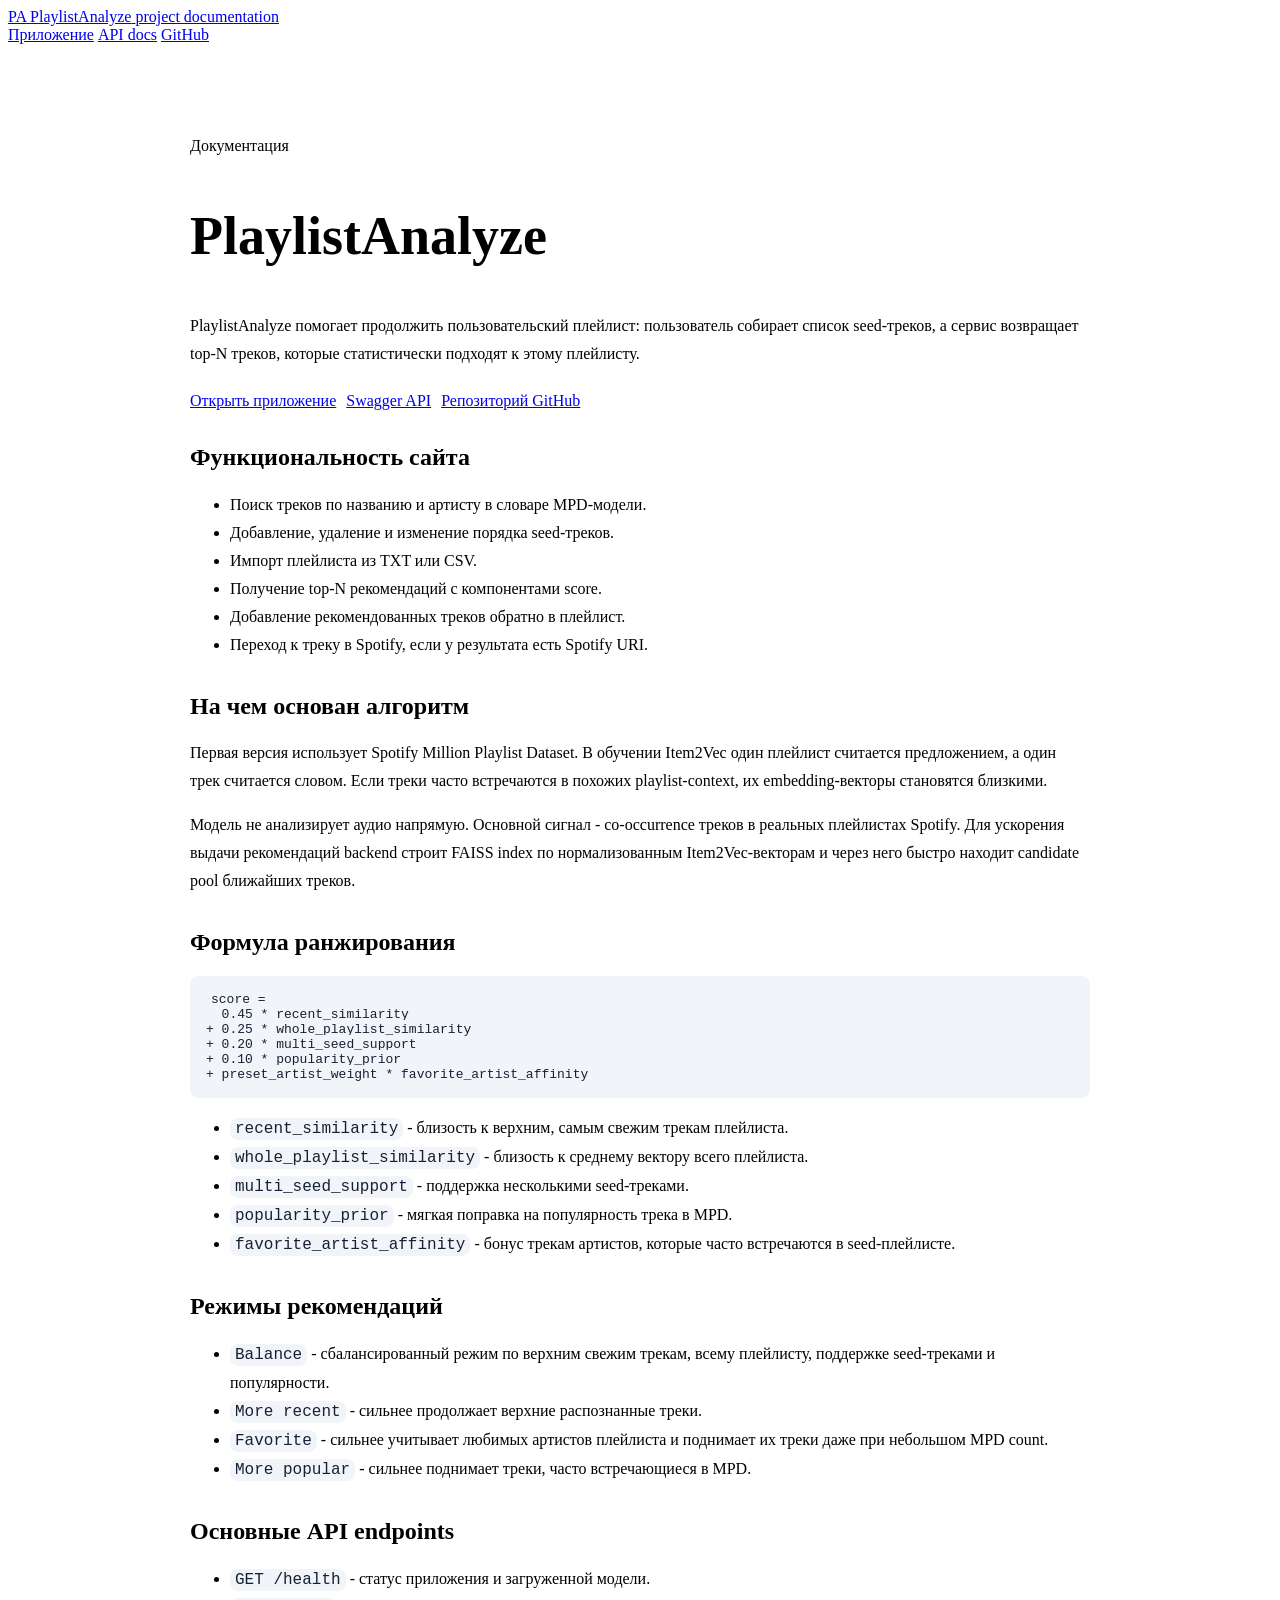
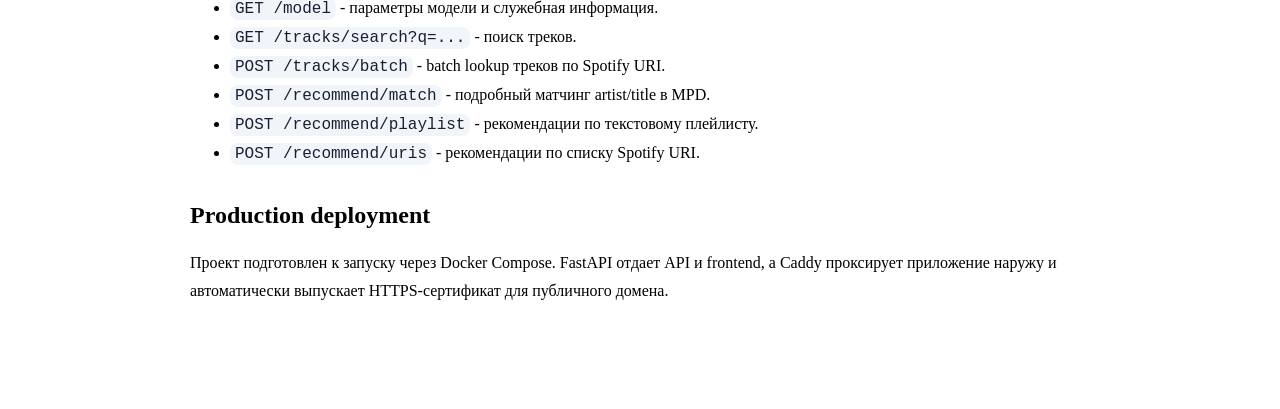
==== frontend/static/documentation.html @ fd86daa5 "Initial PlaylistAnalyze project" ====
<!doctype html>
<html lang="ru">
  <head>
    <meta charset="utf-8" />
    <meta name="viewport" content="width=device-width, initial-scale=1" />
    <title>Документация PlaylistAnalyze</title>
    <meta
      name="description"
      content="Описание функционала PlaylistAnalyze, алгоритма рекомендаций на Spotify MPD и API проекта."
    />
    <meta name="robots" content="index,follow" />
    <link rel="canonical" href="%PUBLIC_BASE_URL%/documentation" />
    <link rel="stylesheet" href="/static/styles.css" />
    <style>
      .doc-layout {
        max-width: 980px;
        margin: 0 auto;
        padding: 32px clamp(16px, 4vw, 40px) 56px;
      }

      .doc-article {
        border: 1px solid var(--line);
        border-radius: 8px;
        background: #ffffff;
        box-shadow: var(--shadow);
        padding: clamp(20px, 4vw, 40px);
      }

      .doc-article h1 {
        font-size: clamp(32px, 6vw, 54px);
      }

      .doc-article h2 {
        margin-top: 34px;
        font-size: 24px;
      }

      .doc-article p,
      .doc-article li {
        color: var(--muted);
        font-size: 16px;
        line-height: 1.75;
      }

      .doc-article code,
      .doc-article pre {
        border-radius: 8px;
        background: #f1f5f9;
        color: #172033;
      }

      .doc-article code {
        padding: 2px 5px;
      }

      .doc-article pre {
        overflow-x: auto;
        padding: 16px;
      }

      .doc-actions {
        display: flex;
        flex-wrap: wrap;
        gap: 10px;
        margin-top: 24px;
      }
    </style>
  </head>
  <body>
    <header class="topbar">
      <a class="brand" href="/" aria-label="PlaylistAnalyze">
        <span class="brand-mark">PA</span>
        <span>
          <span class="brand-title">PlaylistAnalyze</span>
          <span class="brand-subtitle">project documentation</span>
        </span>
      </a>
      <nav class="topbar-actions" aria-label="Навигация документации">
        <a class="nav-link" href="/">Приложение</a>
        <a class="nav-link" href="/docs" target="_blank" rel="noreferrer">API docs</a>
        <a class="nav-link" href="%GITHUB_URL%" target="_blank" rel="noreferrer">GitHub</a>
      </nav>
    </header>

    <main class="doc-layout">
      <article class="doc-article">
        <p class="eyebrow">Документация</p>
        <h1>PlaylistAnalyze</h1>
        <p>
          PlaylistAnalyze помогает продолжить пользовательский плейлист: пользователь собирает список seed-треков,
          а сервис возвращает top-N треков, которые статистически подходят к этому плейлисту.
        </p>

        <div class="doc-actions">
          <a class="small-button add" href="/">Открыть приложение</a>
          <a class="small-button" href="/docs" target="_blank" rel="noreferrer">Swagger API</a>
          <a class="small-button" href="%GITHUB_URL%" target="_blank" rel="noreferrer">Репозиторий GitHub</a>
        </div>

        <h2>Функциональность сайта</h2>
        <ul>
          <li>Поиск треков по названию и артисту в словаре MPD-модели.</li>
          <li>Добавление, удаление и изменение порядка seed-треков.</li>
          <li>Импорт плейлиста из TXT или CSV.</li>
          <li>Получение top-N рекомендаций с компонентами score.</li>
          <li>Добавление рекомендованных треков обратно в плейлист.</li>
          <li>Переход к треку в Spotify, если у результата есть Spotify URI.</li>
        </ul>

        <h2>На чем основан алгоритм</h2>
        <p>
          Первая версия использует Spotify Million Playlist Dataset. В обучении Item2Vec один плейлист
          считается предложением, а один трек считается словом. Если треки часто встречаются в похожих
          playlist-context, их embedding-векторы становятся близкими.
        </p>
        <p>
          Модель не анализирует аудио напрямую. Основной сигнал - co-occurrence треков в реальных плейлистах Spotify.
          Для ускорения выдачи рекомендаций backend строит FAISS index по нормализованным Item2Vec-векторам
          и через него быстро находит candidate pool ближайших треков.
        </p>

        <h2>Формула ранжирования</h2>
        <pre><code>score =
  0.45 * recent_similarity
+ 0.25 * whole_playlist_similarity
+ 0.20 * multi_seed_support
+ 0.10 * popularity_prior
+ preset_artist_weight * favorite_artist_affinity</code></pre>
        <ul>
          <li><code>recent_similarity</code> - близость к верхним, самым свежим трекам плейлиста.</li>
          <li><code>whole_playlist_similarity</code> - близость к среднему вектору всего плейлиста.</li>
          <li><code>multi_seed_support</code> - поддержка несколькими seed-треками.</li>
          <li><code>popularity_prior</code> - мягкая поправка на популярность трека в MPD.</li>
          <li><code>favorite_artist_affinity</code> - бонус трекам артистов, которые часто встречаются в seed-плейлисте.</li>
        </ul>

        <h2>Режимы рекомендаций</h2>
        <ul>
          <li><code>Balance</code> - сбалансированный режим по верхним свежим трекам, всему плейлисту, поддержке seed-треками и популярности.</li>
          <li><code>More recent</code> - сильнее продолжает верхние распознанные треки.</li>
          <li><code>Favorite</code> - сильнее учитывает любимых артистов плейлиста и поднимает их треки даже при небольшом MPD count.</li>
          <li><code>More popular</code> - сильнее поднимает треки, часто встречающиеся в MPD.</li>
        </ul>

        <h2>Основные API endpoints</h2>
        <ul>
          <li><code>GET /health</code> - статус приложения и загруженной модели.</li>
          <li><code>GET /model</code> - параметры модели и служебная информация.</li>
          <li><code>GET /tracks/search?q=...</code> - поиск треков.</li>
          <li><code>POST /tracks/batch</code> - batch lookup треков по Spotify URI.</li>
          <li><code>POST /recommend/match</code> - подробный матчинг artist/title в MPD.</li>
          <li><code>POST /recommend/playlist</code> - рекомендации по текстовому плейлисту.</li>
          <li><code>POST /recommend/uris</code> - рекомендации по списку Spotify URI.</li>
        </ul>

        <h2>Production deployment</h2>
        <p>
          Проект подготовлен к запуску через Docker Compose. FastAPI отдает API и frontend,
          а Caddy проксирует приложение наружу и автоматически выпускает HTTPS-сертификат для публичного домена.
        </p>
      </article>
    </main>
  </body>
</html>
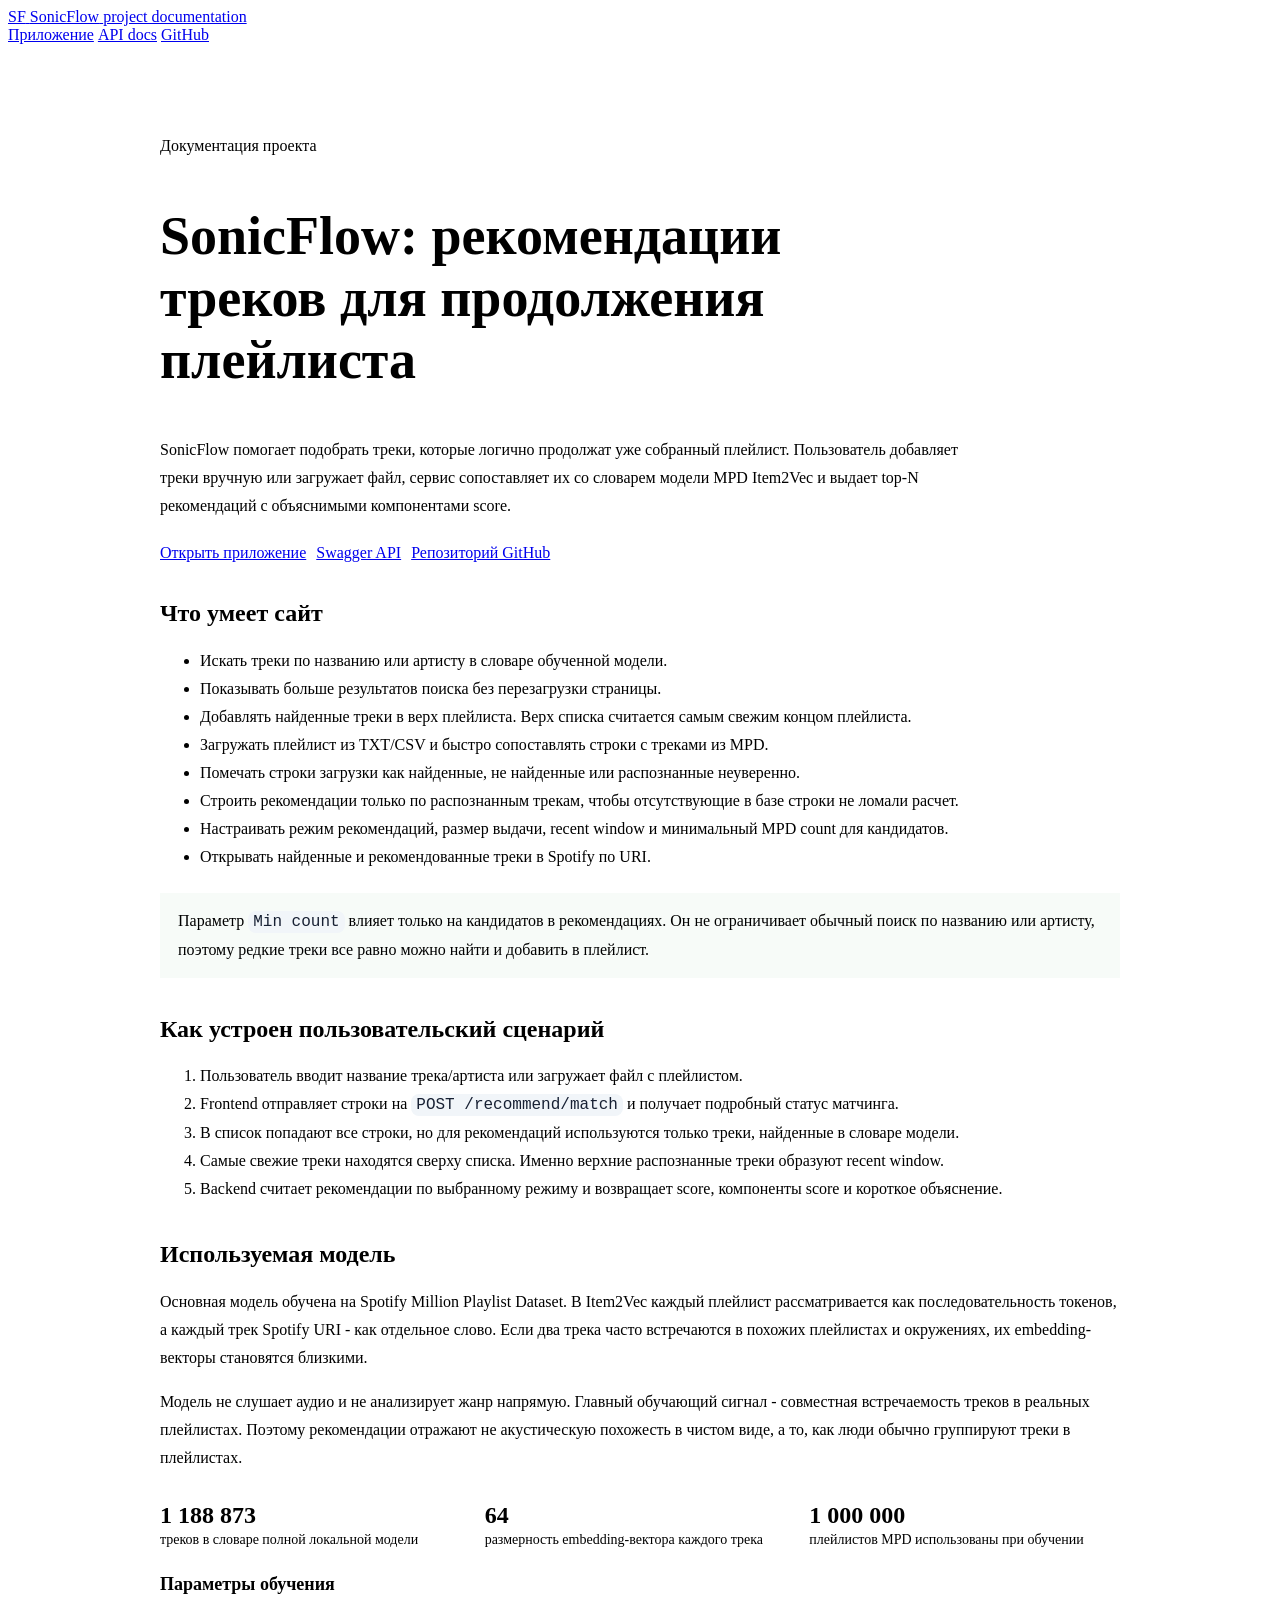
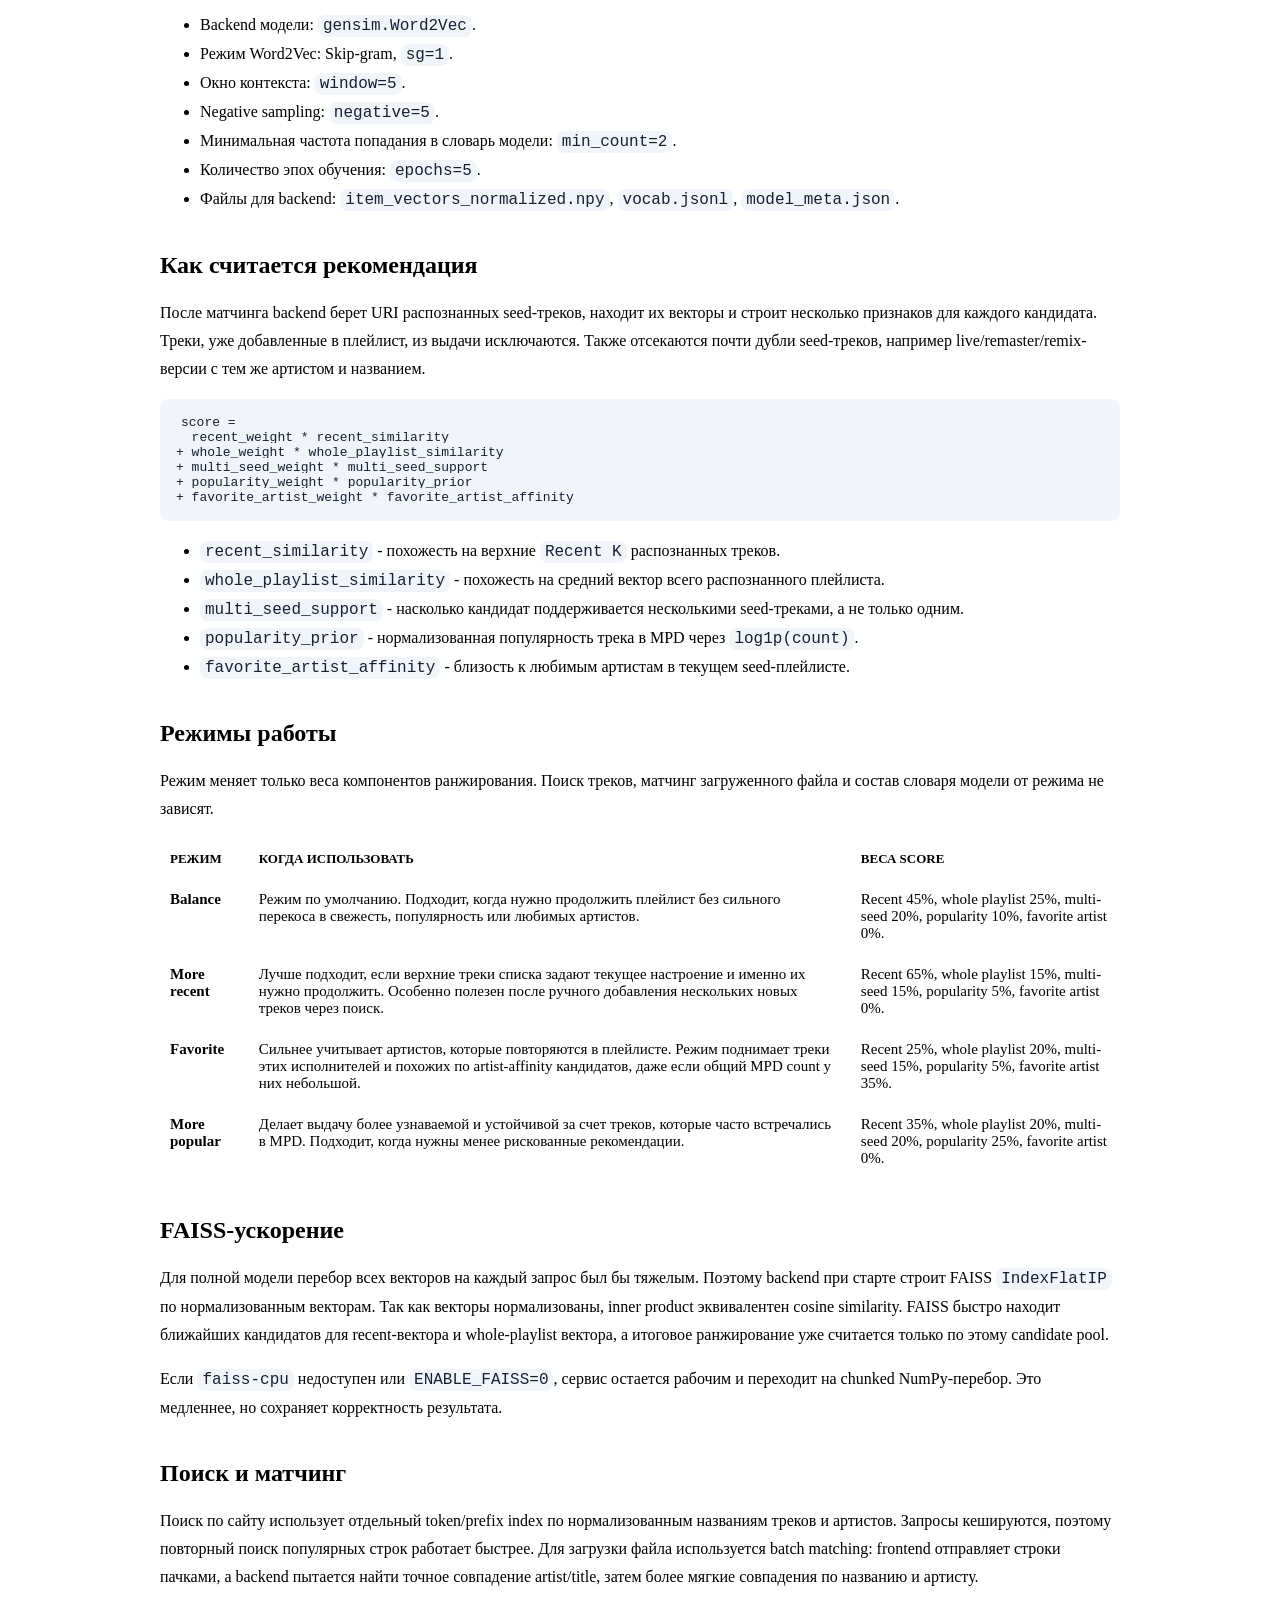
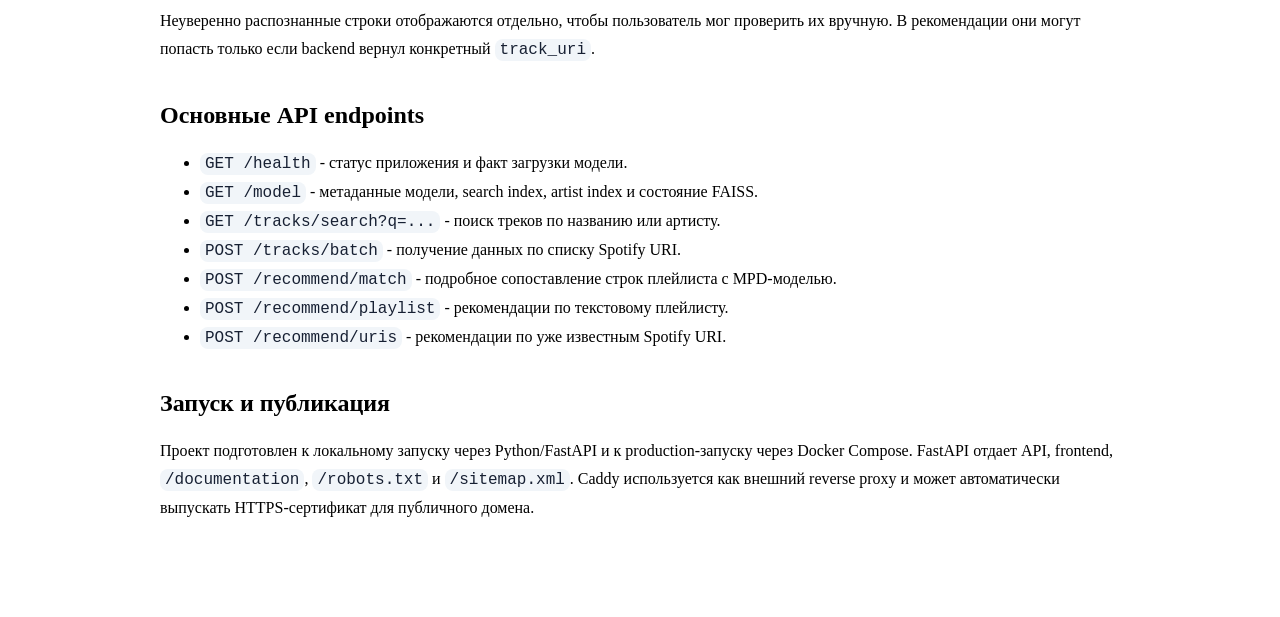
==== commit 132bfdb3: "Update project documentation page" ====
--- a/frontend/static/documentation.html
+++ b/frontend/static/documentation.html
@@ -3,17 +3,17 @@
   <head>
     <meta charset="utf-8" />
     <meta name="viewport" content="width=device-width, initial-scale=1" />
-    <title>Документация PlaylistAnalyze</title>
+    <title>Документация SonicFlow</title>
     <meta
       name="description"
-      content="Описание функционала PlaylistAnalyze, алгоритма рекомендаций на Spotify MPD и API проекта."
+      content="Актуальная документация SonicFlow: функции сайта, режимы рекомендаций, Item2Vec-модель на Spotify MPD, FAISS-ускорение и API проекта."
     />
     <meta name="robots" content="index,follow" />
     <link rel="canonical" href="%PUBLIC_BASE_URL%/documentation" />
     <link rel="stylesheet" href="/static/styles.css" />
     <style>
       .doc-layout {
-        max-width: 980px;
+        max-width: 1040px;
         margin: 0 auto;
         padding: 32px clamp(16px, 4vw, 40px) 56px;
       }
@@ -27,12 +27,18 @@
       }
 
       .doc-article h1 {
+        max-width: 780px;
         font-size: clamp(32px, 6vw, 54px);
       }
 
       .doc-article h2 {
-        margin-top: 34px;
+        margin-top: 38px;
         font-size: 24px;
+      }
+
+      .doc-article h3 {
+        margin: 24px 0 8px;
+        font-size: 18px;
       }
 
       .doc-article p,
@@ -42,6 +48,11 @@
         line-height: 1.75;
       }
 
+      .doc-lead {
+        max-width: 820px;
+        font-size: 18px;
+      }
+
       .doc-article code,
       .doc-article pre {
         border-radius: 8px;
@@ -64,14 +75,91 @@
         gap: 10px;
         margin-top: 24px;
       }
+
+      .doc-note {
+        border-left: 4px solid var(--green);
+        background: #f7fbf8;
+        margin: 22px 0;
+        padding: 14px 18px;
+      }
+
+      .doc-note p {
+        margin: 0;
+      }
+
+      .doc-table-wrap {
+        overflow-x: auto;
+        margin-top: 14px;
+      }
+
+      .doc-table {
+        width: 100%;
+        min-width: 760px;
+        border-collapse: collapse;
+        font-size: 15px;
+      }
+
+      .doc-table th,
+      .doc-table td {
+        border-bottom: 1px solid var(--line);
+        padding: 12px 10px;
+        text-align: left;
+        vertical-align: top;
+      }
+
+      .doc-table th {
+        color: var(--text);
+        font-size: 13px;
+        text-transform: uppercase;
+      }
+
+      .doc-table td {
+        color: var(--muted);
+      }
+
+      .doc-table strong {
+        color: var(--text);
+      }
+
+      .doc-kpi {
+        display: grid;
+        grid-template-columns: repeat(3, minmax(0, 1fr));
+        gap: 14px;
+        margin-top: 18px;
+      }
+
+      .doc-kpi-item {
+        border-top: 1px solid var(--line);
+        padding-top: 12px;
+      }
+
+      .doc-kpi-value {
+        display: block;
+        color: var(--text);
+        font-size: 24px;
+        font-weight: 900;
+      }
+
+      .doc-kpi-label {
+        display: block;
+        color: var(--muted);
+        font-size: 14px;
+        line-height: 1.5;
+      }
+
+      @media (max-width: 720px) {
+        .doc-kpi {
+          grid-template-columns: 1fr;
+        }
+      }
     </style>
   </head>
   <body>
     <header class="topbar">
-      <a class="brand" href="/" aria-label="PlaylistAnalyze">
-        <span class="brand-mark">PA</span>
+      <a class="brand" href="/" aria-label="SonicFlow">
+        <span class="brand-mark">SF</span>
         <span>
-          <span class="brand-title">PlaylistAnalyze</span>
+          <span class="brand-title">SonicFlow</span>
           <span class="brand-subtitle">project documentation</span>
         </span>
       </a>
@@ -84,11 +172,12 @@
 
     <main class="doc-layout">
       <article class="doc-article">
-        <p class="eyebrow">Документация</p>
-        <h1>PlaylistAnalyze</h1>
-        <p>
-          PlaylistAnalyze помогает продолжить пользовательский плейлист: пользователь собирает список seed-треков,
-          а сервис возвращает top-N треков, которые статистически подходят к этому плейлисту.
+        <p class="eyebrow">Документация проекта</p>
+        <h1>SonicFlow: рекомендации треков для продолжения плейлиста</h1>
+        <p class="doc-lead">
+          SonicFlow помогает подобрать треки, которые логично продолжат уже собранный плейлист.
+          Пользователь добавляет треки вручную или загружает файл, сервис сопоставляет их со словарем
+          модели MPD Item2Vec и выдает top-N рекомендаций с объяснимыми компонентами score.
         </p>
 
         <div class="doc-actions">
@@ -97,66 +186,192 @@
           <a class="small-button" href="%GITHUB_URL%" target="_blank" rel="noreferrer">Репозиторий GitHub</a>
         </div>
 
-        <h2>Функциональность сайта</h2>
+        <h2>Что умеет сайт</h2>
         <ul>
-          <li>Поиск треков по названию и артисту в словаре MPD-модели.</li>
-          <li>Добавление, удаление и изменение порядка seed-треков.</li>
-          <li>Импорт плейлиста из TXT или CSV.</li>
-          <li>Получение top-N рекомендаций с компонентами score.</li>
-          <li>Добавление рекомендованных треков обратно в плейлист.</li>
-          <li>Переход к треку в Spotify, если у результата есть Spotify URI.</li>
+          <li>Искать треки по названию или артисту в словаре обученной модели.</li>
+          <li>Показывать больше результатов поиска без перезагрузки страницы.</li>
+          <li>Добавлять найденные треки в верх плейлиста. Верх списка считается самым свежим концом плейлиста.</li>
+          <li>Загружать плейлист из TXT/CSV и быстро сопоставлять строки с треками из MPD.</li>
+          <li>Помечать строки загрузки как найденные, не найденные или распознанные неуверенно.</li>
+          <li>Строить рекомендации только по распознанным трекам, чтобы отсутствующие в базе строки не ломали расчет.</li>
+          <li>Настраивать режим рекомендаций, размер выдачи, recent window и минимальный MPD count для кандидатов.</li>
+          <li>Открывать найденные и рекомендованные треки в Spotify по URI.</li>
         </ul>
 
-        <h2>На чем основан алгоритм</h2>
-        <p>
-          Первая версия использует Spotify Million Playlist Dataset. В обучении Item2Vec один плейлист
-          считается предложением, а один трек считается словом. Если треки часто встречаются в похожих
-          playlist-context, их embedding-векторы становятся близкими.
-        </p>
-        <p>
-          Модель не анализирует аудио напрямую. Основной сигнал - co-occurrence треков в реальных плейлистах Spotify.
-          Для ускорения выдачи рекомендаций backend строит FAISS index по нормализованным Item2Vec-векторам
-          и через него быстро находит candidate pool ближайших треков.
-        </p>
-
-        <h2>Формула ранжирования</h2>
+        <div class="doc-note">
+          <p>
+            Параметр <code>Min count</code> влияет только на кандидатов в рекомендациях. Он не ограничивает обычный
+            поиск по названию или артисту, поэтому редкие треки все равно можно найти и добавить в плейлист.
+          </p>
+        </div>
+
+        <h2>Как устроен пользовательский сценарий</h2>
+        <ol>
+          <li>Пользователь вводит название трека/артиста или загружает файл с плейлистом.</li>
+          <li>Frontend отправляет строки на <code>POST /recommend/match</code> и получает подробный статус матчинга.</li>
+          <li>В список попадают все строки, но для рекомендаций используются только треки, найденные в словаре модели.</li>
+          <li>Самые свежие треки находятся сверху списка. Именно верхние распознанные треки образуют recent window.</li>
+          <li>Backend считает рекомендации по выбранному режиму и возвращает score, компоненты score и короткое объяснение.</li>
+        </ol>
+
+        <h2>Используемая модель</h2>
+        <p>
+          Основная модель обучена на Spotify Million Playlist Dataset. В Item2Vec каждый плейлист рассматривается
+          как последовательность токенов, а каждый трек Spotify URI - как отдельное слово. Если два трека часто
+          встречаются в похожих плейлистах и окружениях, их embedding-векторы становятся близкими.
+        </p>
+        <p>
+          Модель не слушает аудио и не анализирует жанр напрямую. Главный обучающий сигнал - совместная встречаемость
+          треков в реальных плейлистах. Поэтому рекомендации отражают не акустическую похожесть в чистом виде, а то,
+          как люди обычно группируют треки в плейлистах.
+        </p>
+
+        <div class="doc-kpi" aria-label="Параметры полной модели">
+          <div class="doc-kpi-item">
+            <span class="doc-kpi-value">1 188 873</span>
+            <span class="doc-kpi-label">треков в словаре полной локальной модели</span>
+          </div>
+          <div class="doc-kpi-item">
+            <span class="doc-kpi-value">64</span>
+            <span class="doc-kpi-label">размерность embedding-вектора каждого трека</span>
+          </div>
+          <div class="doc-kpi-item">
+            <span class="doc-kpi-value">1 000 000</span>
+            <span class="doc-kpi-label">плейлистов MPD использованы при обучении</span>
+          </div>
+        </div>
+
+        <h3>Параметры обучения</h3>
+        <ul>
+          <li>Backend модели: <code>gensim.Word2Vec</code>.</li>
+          <li>Режим Word2Vec: Skip-gram, <code>sg=1</code>.</li>
+          <li>Окно контекста: <code>window=5</code>.</li>
+          <li>Negative sampling: <code>negative=5</code>.</li>
+          <li>Минимальная частота попадания в словарь модели: <code>min_count=2</code>.</li>
+          <li>Количество эпох обучения: <code>epochs=5</code>.</li>
+          <li>Файлы для backend: <code>item_vectors_normalized.npy</code>, <code>vocab.jsonl</code>, <code>model_meta.json</code>.</li>
+        </ul>
+
+        <h2>Как считается рекомендация</h2>
+        <p>
+          После матчинга backend берет URI распознанных seed-треков, находит их векторы и строит несколько признаков
+          для каждого кандидата. Треки, уже добавленные в плейлист, из выдачи исключаются. Также отсекаются почти
+          дубли seed-треков, например live/remaster/remix-версии с тем же артистом и названием.
+        </p>
         <pre><code>score =
-  0.45 * recent_similarity
-+ 0.25 * whole_playlist_similarity
-+ 0.20 * multi_seed_support
-+ 0.10 * popularity_prior
-+ preset_artist_weight * favorite_artist_affinity</code></pre>
+  recent_weight * recent_similarity
++ whole_weight * whole_playlist_similarity
++ multi_seed_weight * multi_seed_support
++ popularity_weight * popularity_prior
++ favorite_artist_weight * favorite_artist_affinity</code></pre>
         <ul>
-          <li><code>recent_similarity</code> - близость к верхним, самым свежим трекам плейлиста.</li>
-          <li><code>whole_playlist_similarity</code> - близость к среднему вектору всего плейлиста.</li>
-          <li><code>multi_seed_support</code> - поддержка несколькими seed-треками.</li>
-          <li><code>popularity_prior</code> - мягкая поправка на популярность трека в MPD.</li>
-          <li><code>favorite_artist_affinity</code> - бонус трекам артистов, которые часто встречаются в seed-плейлисте.</li>
+          <li><code>recent_similarity</code> - похожесть на верхние <code>Recent K</code> распознанных треков.</li>
+          <li><code>whole_playlist_similarity</code> - похожесть на средний вектор всего распознанного плейлиста.</li>
+          <li><code>multi_seed_support</code> - насколько кандидат поддерживается несколькими seed-треками, а не только одним.</li>
+          <li><code>popularity_prior</code> - нормализованная популярность трека в MPD через <code>log1p(count)</code>.</li>
+          <li><code>favorite_artist_affinity</code> - близость к любимым артистам в текущем seed-плейлисте.</li>
         </ul>
 
-        <h2>Режимы рекомендаций</h2>
-        <ul>
-          <li><code>Balance</code> - сбалансированный режим по верхним свежим трекам, всему плейлисту, поддержке seed-треками и популярности.</li>
-          <li><code>More recent</code> - сильнее продолжает верхние распознанные треки.</li>
-          <li><code>Favorite</code> - сильнее учитывает любимых артистов плейлиста и поднимает их треки даже при небольшом MPD count.</li>
-          <li><code>More popular</code> - сильнее поднимает треки, часто встречающиеся в MPD.</li>
-        </ul>
+        <h2>Режимы работы</h2>
+        <p>
+          Режим меняет только веса компонентов ранжирования. Поиск треков, матчинг загруженного файла и состав словаря
+          модели от режима не зависят.
+        </p>
+        <div class="doc-table-wrap">
+          <table class="doc-table">
+            <thead>
+              <tr>
+                <th>Режим</th>
+                <th>Когда использовать</th>
+                <th>Веса score</th>
+              </tr>
+            </thead>
+            <tbody>
+              <tr>
+                <td><strong>Balance</strong></td>
+                <td>
+                  Режим по умолчанию. Подходит, когда нужно продолжить плейлист без сильного перекоса в свежесть,
+                  популярность или любимых артистов.
+                </td>
+                <td>
+                  Recent 45%, whole playlist 25%, multi-seed 20%, popularity 10%, favorite artist 0%.
+                </td>
+              </tr>
+              <tr>
+                <td><strong>More recent</strong></td>
+                <td>
+                  Лучше подходит, если верхние треки списка задают текущее настроение и именно их нужно продолжить.
+                  Особенно полезен после ручного добавления нескольких новых треков через поиск.
+                </td>
+                <td>
+                  Recent 65%, whole playlist 15%, multi-seed 15%, popularity 5%, favorite artist 0%.
+                </td>
+              </tr>
+              <tr>
+                <td><strong>Favorite</strong></td>
+                <td>
+                  Сильнее учитывает артистов, которые повторяются в плейлисте. Режим поднимает треки этих исполнителей
+                  и похожих по artist-affinity кандидатов, даже если общий MPD count у них небольшой.
+                </td>
+                <td>
+                  Recent 25%, whole playlist 20%, multi-seed 15%, popularity 5%, favorite artist 35%.
+                </td>
+              </tr>
+              <tr>
+                <td><strong>More popular</strong></td>
+                <td>
+                  Делает выдачу более узнаваемой и устойчивой за счет треков, которые часто встречались в MPD.
+                  Подходит, когда нужны менее рискованные рекомендации.
+                </td>
+                <td>
+                  Recent 35%, whole playlist 20%, multi-seed 20%, popularity 25%, favorite artist 0%.
+                </td>
+              </tr>
+            </tbody>
+          </table>
+        </div>
+
+        <h2>FAISS-ускорение</h2>
+        <p>
+          Для полной модели перебор всех векторов на каждый запрос был бы тяжелым. Поэтому backend при старте строит
+          FAISS <code>IndexFlatIP</code> по нормализованным векторам. Так как векторы нормализованы, inner product
+          эквивалентен cosine similarity. FAISS быстро находит ближайших кандидатов для recent-вектора и whole-playlist
+          вектора, а итоговое ранжирование уже считается только по этому candidate pool.
+        </p>
+        <p>
+          Если <code>faiss-cpu</code> недоступен или <code>ENABLE_FAISS=0</code>, сервис остается рабочим и переходит
+          на chunked NumPy-перебор. Это медленнее, но сохраняет корректность результата.
+        </p>
+
+        <h2>Поиск и матчинг</h2>
+        <p>
+          Поиск по сайту использует отдельный token/prefix index по нормализованным названиям треков и артистов.
+          Запросы кешируются, поэтому повторный поиск популярных строк работает быстрее. Для загрузки файла используется
+          batch matching: frontend отправляет строки пачками, а backend пытается найти точное совпадение artist/title,
+          затем более мягкие совпадения по названию и артисту.
+        </p>
+        <p>
+          Неуверенно распознанные строки отображаются отдельно, чтобы пользователь мог проверить их вручную.
+          В рекомендации они могут попасть только если backend вернул конкретный <code>track_uri</code>.
+        </p>
 
         <h2>Основные API endpoints</h2>
         <ul>
-          <li><code>GET /health</code> - статус приложения и загруженной модели.</li>
-          <li><code>GET /model</code> - параметры модели и служебная информация.</li>
-          <li><code>GET /tracks/search?q=...</code> - поиск треков.</li>
-          <li><code>POST /tracks/batch</code> - batch lookup треков по Spotify URI.</li>
-          <li><code>POST /recommend/match</code> - подробный матчинг artist/title в MPD.</li>
+          <li><code>GET /health</code> - статус приложения и факт загрузки модели.</li>
+          <li><code>GET /model</code> - метаданные модели, search index, artist index и состояние FAISS.</li>
+          <li><code>GET /tracks/search?q=...</code> - поиск треков по названию или артисту.</li>
+          <li><code>POST /tracks/batch</code> - получение данных по списку Spotify URI.</li>
+          <li><code>POST /recommend/match</code> - подробное сопоставление строк плейлиста с MPD-моделью.</li>
           <li><code>POST /recommend/playlist</code> - рекомендации по текстовому плейлисту.</li>
-          <li><code>POST /recommend/uris</code> - рекомендации по списку Spotify URI.</li>
+          <li><code>POST /recommend/uris</code> - рекомендации по уже известным Spotify URI.</li>
         </ul>
 
-        <h2>Production deployment</h2>
-        <p>
-          Проект подготовлен к запуску через Docker Compose. FastAPI отдает API и frontend,
-          а Caddy проксирует приложение наружу и автоматически выпускает HTTPS-сертификат для публичного домена.
+        <h2>Запуск и публикация</h2>
+        <p>
+          Проект подготовлен к локальному запуску через Python/FastAPI и к production-запуску через Docker Compose.
+          FastAPI отдает API, frontend, <code>/documentation</code>, <code>/robots.txt</code> и
+          <code>/sitemap.xml</code>. Caddy используется как внешний reverse proxy и может автоматически выпускать
+          HTTPS-сертификат для публичного домена.
         </p>
       </article>
     </main>
